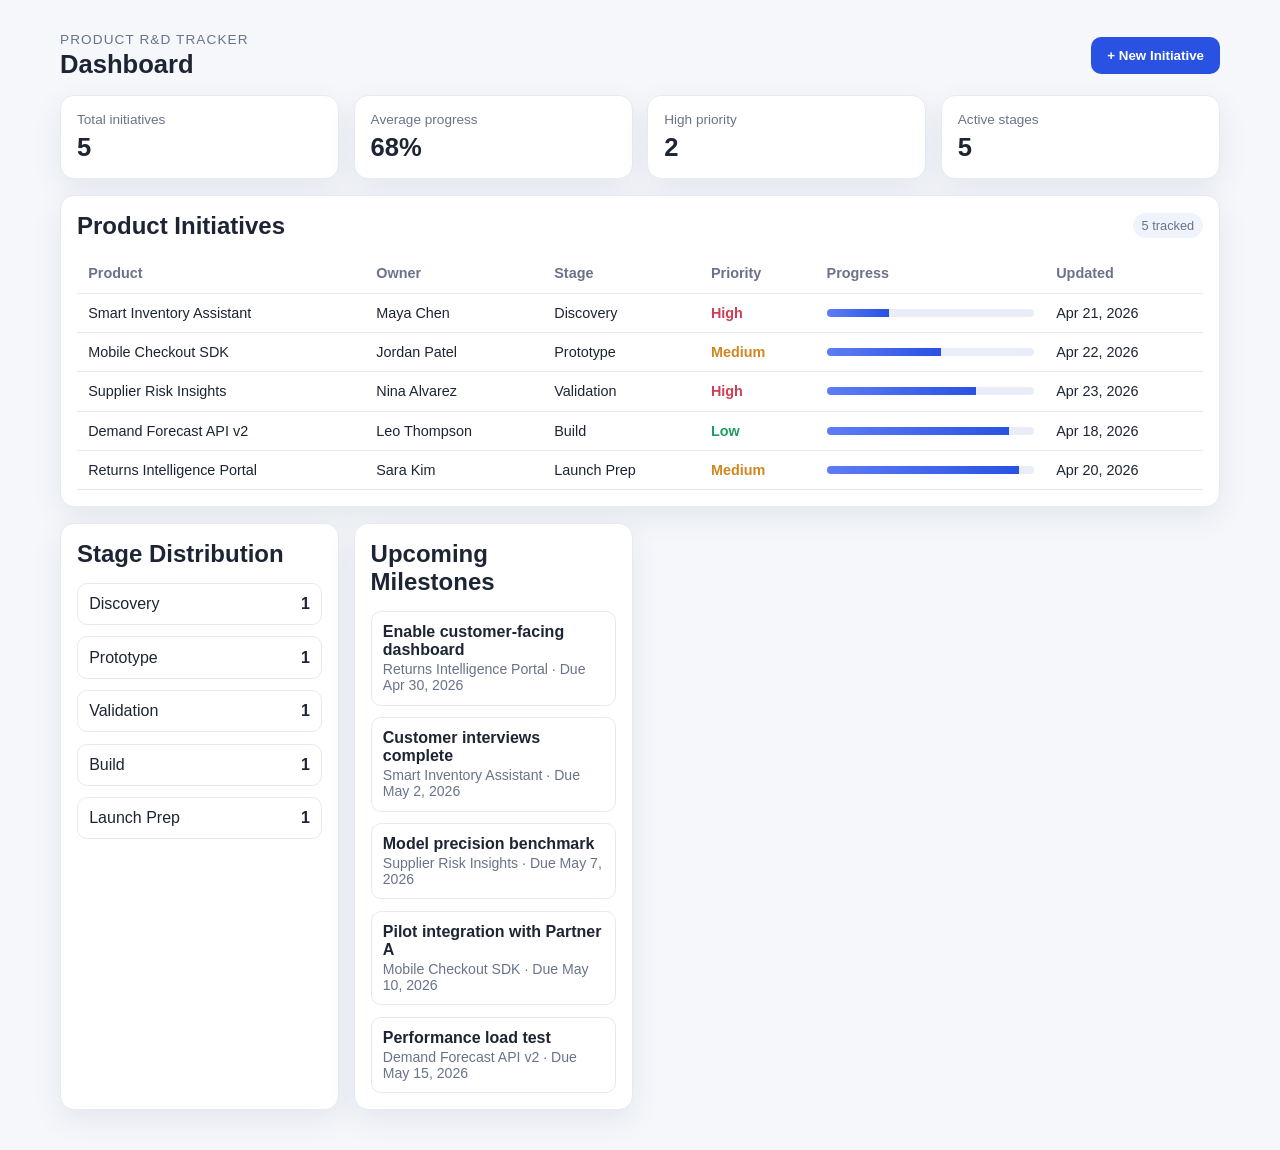
==== dashboard.html @ 129238a4 "Add dashboard page with sample product data layout" ====
<!DOCTYPE html>
<html lang="en">
  <head>
    <meta charset="UTF-8" />
    <meta name="viewport" content="width=device-width, initial-scale=1.0" />
    <title>Product R&D Tracker Dashboard</title>
    <link rel="stylesheet" href="styles.css" />
  </head>
  <body>
    <div class="app-shell">
      <header class="topbar">
        <div>
          <p class="eyebrow">Product R&D Tracker</p>
          <h1>Dashboard</h1>
        </div>
        <button class="primary-btn">+ New Initiative</button>
      </header>

      <section class="kpi-grid" id="kpiGrid"></section>

      <section class="panel">
        <div class="panel-header">
          <h2>Product Initiatives</h2>
          <span id="initiativeCount" class="tag"></span>
        </div>
        <div class="table-wrap">
          <table>
            <thead>
              <tr>
                <th>Product</th>
                <th>Owner</th>
                <th>Stage</th>
                <th>Priority</th>
                <th>Progress</th>
                <th>Updated</th>
              </tr>
            </thead>
            <tbody id="initiativeTableBody"></tbody>
          </table>
        </div>
      </section>

      <section class="split-grid">
        <article class="panel">
          <div class="panel-header">
            <h2>Stage Distribution</h2>
          </div>
          <ul id="stageBreakdown" class="stage-list"></ul>
        </article>

        <article class="panel">
          <div class="panel-header">
            <h2>Upcoming Milestones</h2>
          </div>
          <ul id="milestoneList" class="timeline"></ul>
        </article>
      </section>
    </div>

    <script src="dashboard.js"></script>
  </body>
</html>
---- styles.css ----
:root {
  --bg: #f5f7fb;
  --surface: #ffffff;
  --text: #1d2433;
  --muted: #6a7389;
  --border: #e5eaf3;
  --primary: #2952e3;
  --success: #1f9d61;
  --warning: #d0871f;
  --danger: #cf3e55;
  --radius: 14px;
  --shadow: 0 10px 30px rgba(27, 39, 79, 0.08);
}

* {
  box-sizing: border-box;
}

body {
  margin: 0;
  font-family: Inter, "Segoe UI", Roboto, Arial, sans-serif;
  background: var(--bg);
  color: var(--text);
}

.app-shell {
  max-width: 1200px;
  margin: 0 auto;
  padding: 2rem 1.25rem 2.5rem;
  display: grid;
  gap: 1rem;
}

.topbar {
  display: flex;
  justify-content: space-between;
  align-items: center;
  gap: 1rem;
}

.eyebrow {
  margin: 0;
  color: var(--muted);
  font-size: 0.85rem;
  text-transform: uppercase;
  letter-spacing: 0.08em;
}

h1,
h2 {
  margin: 0;
}

h1 {
  margin-top: 0.2rem;
  font-size: clamp(1.5rem, 2vw, 2rem);
}

.primary-btn {
  border: 0;
  border-radius: 10px;
  padding: 0.7rem 1rem;
  background: var(--primary);
  color: #fff;
  font-weight: 600;
  cursor: pointer;
}

.kpi-grid,
.split-grid {
  display: grid;
  grid-template-columns: repeat(4, minmax(0, 1fr));
  gap: 0.9rem;
}

.kpi-card,
.panel {
  background: var(--surface);
  border: 1px solid var(--border);
  border-radius: var(--radius);
  box-shadow: var(--shadow);
}

.kpi-card {
  padding: 1rem;
}

.kpi-label {
  margin: 0;
  color: var(--muted);
  font-size: 0.85rem;
}

.kpi-value {
  margin: 0.35rem 0 0;
  font-size: 1.6rem;
  font-weight: 700;
}

.panel {
  padding: 1rem;
}

.panel-header {
  display: flex;
  justify-content: space-between;
  align-items: center;
  margin-bottom: 0.9rem;
}

.tag {
  font-size: 0.8rem;
  color: var(--muted);
  background: #f0f3fb;
  padding: 0.3rem 0.55rem;
  border-radius: 999px;
}

.table-wrap {
  overflow-x: auto;
}

table {
  width: 100%;
  border-collapse: collapse;
}

th,
td {
  text-align: left;
  padding: 0.7rem;
  border-bottom: 1px solid var(--border);
  font-size: 0.9rem;
}

th {
  color: var(--muted);
  font-weight: 600;
}

.progress-bar {
  width: 100%;
  min-width: 130px;
  height: 8px;
  background: #e8edf8;
  border-radius: 999px;
  overflow: hidden;
}

.progress-fill {
  height: 100%;
  background: linear-gradient(90deg, #5e7cf4, #2952e3);
}

.priority {
  font-weight: 600;
}

.priority.high {
  color: var(--danger);
}

.priority.medium {
  color: var(--warning);
}

.priority.low {
  color: var(--success);
}

.stage-list,
.timeline {
  list-style: none;
  margin: 0;
  padding: 0;
  display: grid;
  gap: 0.7rem;
}

.stage-item,
.timeline-item {
  border: 1px solid var(--border);
  border-radius: 10px;
  padding: 0.7rem;
}

.stage-item {
  display: flex;
  justify-content: space-between;
}

.timeline-item p {
  margin: 0.15rem 0 0;
  color: var(--muted);
  font-size: 0.88rem;
}

@media (max-width: 980px) {
  .kpi-grid {
    grid-template-columns: repeat(2, minmax(0, 1fr));
  }

  .split-grid {
    grid-template-columns: 1fr;
  }
}

@media (max-width: 640px) {
  .topbar {
    flex-direction: column;
    align-items: flex-start;
  }

  .kpi-grid {
    grid-template-columns: 1fr;
  }
}
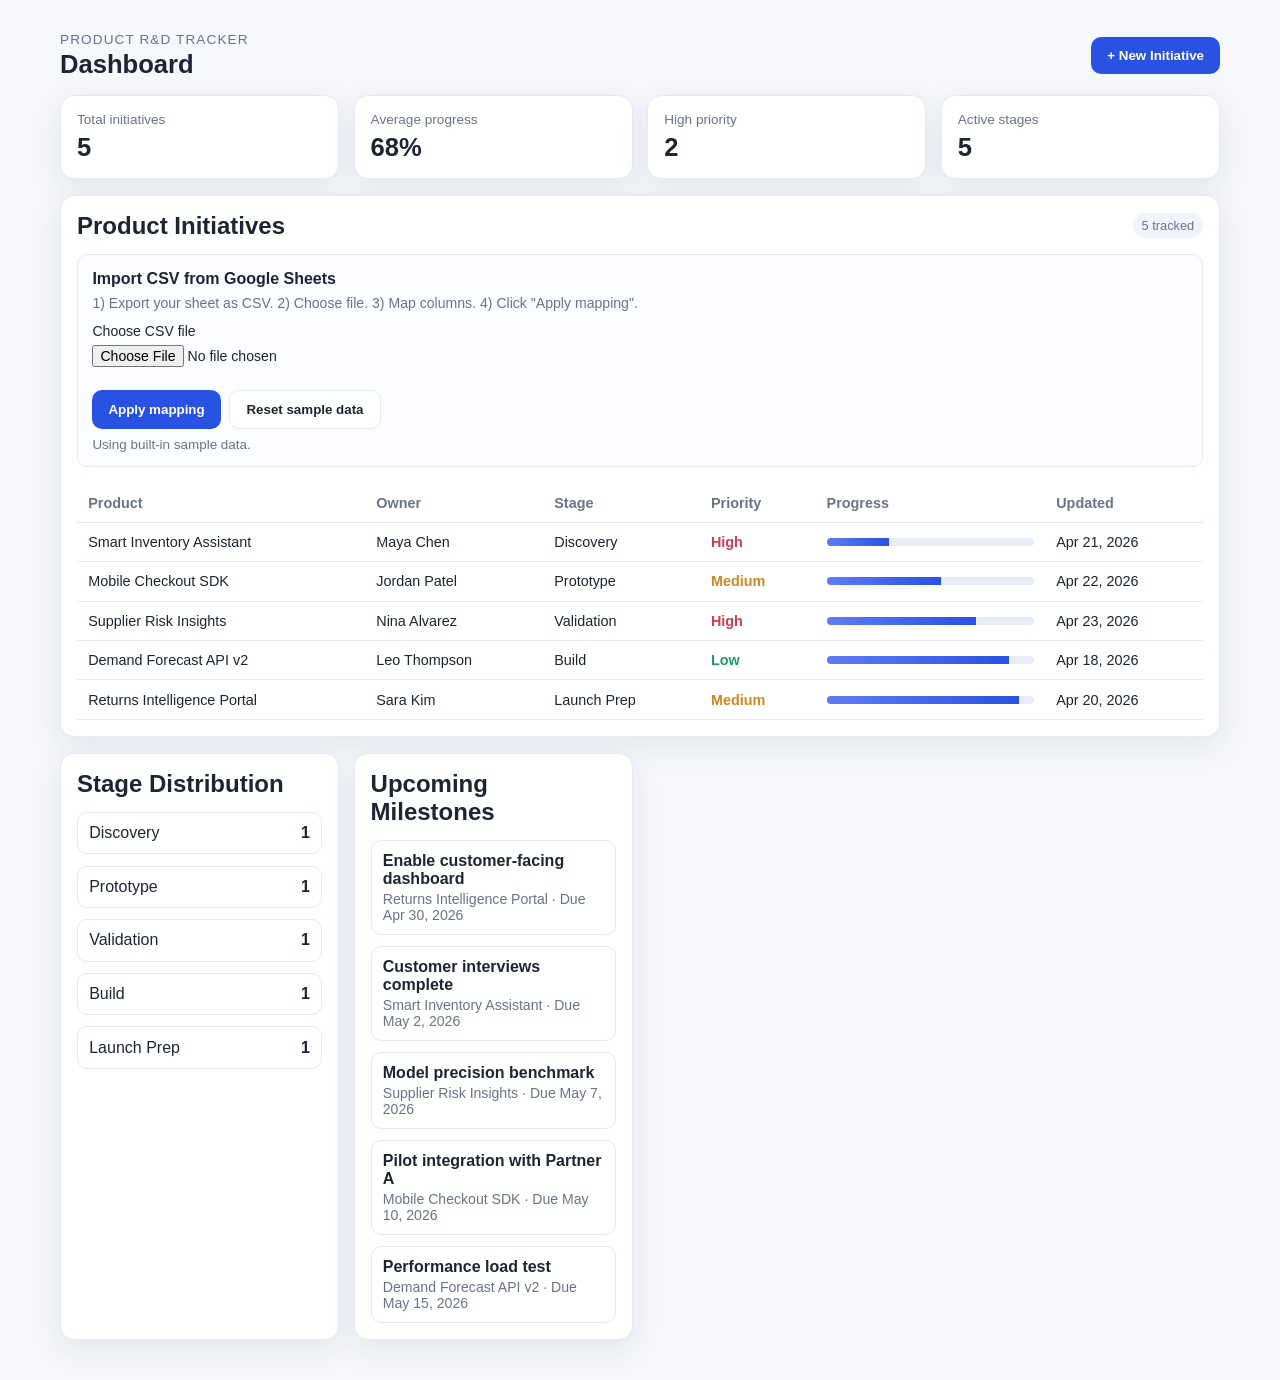
==== commit 55737a63: "Add CSV import and column mapping for product table" ====
--- a/dashboard.html
+++ b/dashboard.html
@@ -22,6 +22,25 @@
         <div class="panel-header">
           <h2>Product Initiatives</h2>
           <span id="initiativeCount" class="tag"></span>
+        </div>
+        <div class="import-panel">
+          <h3>Import CSV from Google Sheets</h3>
+          <p class="import-help">
+            1) Export your sheet as CSV. 2) Choose file. 3) Map columns. 4) Click
+            "Apply mapping".
+          </p>
+          <label class="file-picker">
+            <span>Choose CSV file</span>
+            <input id="csvFileInput" type="file" accept=".csv,text/csv" />
+          </label>
+          <div id="mappingControls" class="mapping-grid"></div>
+          <div class="import-actions">
+            <button id="applyMappingBtn" class="primary-btn" disabled>Apply mapping</button>
+            <button id="resetDataBtn" class="secondary-btn">Reset sample data</button>
+          </div>
+          <p id="importStatus" class="import-status" role="status" aria-live="polite">
+            Using built-in sample data.
+          </p>
         </div>
         <div class="table-wrap">
           <table>
--- a/styles.css
+++ b/styles.css
@@ -101,6 +101,82 @@
   padding: 1rem;
 }
 
+.import-panel {
+  margin-bottom: 1rem;
+  border: 1px solid var(--border);
+  border-radius: 10px;
+  padding: 0.9rem;
+  background: #fafcff;
+}
+
+.import-panel h3 {
+  margin: 0 0 0.45rem;
+  font-size: 1rem;
+}
+
+.import-help {
+  margin: 0 0 0.7rem;
+  color: var(--muted);
+  font-size: 0.88rem;
+}
+
+.file-picker {
+  display: inline-flex;
+  flex-direction: column;
+  gap: 0.4rem;
+  margin-bottom: 0.7rem;
+  font-size: 0.88rem;
+}
+
+.file-picker input {
+  font-size: 0.88rem;
+}
+
+.mapping-grid {
+  display: grid;
+  grid-template-columns: repeat(2, minmax(0, 1fr));
+  gap: 0.55rem;
+  margin-bottom: 0.7rem;
+}
+
+.mapping-grid label {
+  display: grid;
+  gap: 0.2rem;
+  font-size: 0.84rem;
+  color: var(--muted);
+}
+
+.mapping-grid select {
+  border: 1px solid var(--border);
+  border-radius: 8px;
+  padding: 0.35rem;
+  background: #fff;
+  color: var(--text);
+}
+
+.import-actions {
+  display: flex;
+  flex-wrap: wrap;
+  gap: 0.55rem;
+  margin-bottom: 0.5rem;
+}
+
+.secondary-btn {
+  border: 1px solid var(--border);
+  border-radius: 10px;
+  padding: 0.7rem 1rem;
+  background: #fff;
+  color: var(--text);
+  font-weight: 600;
+  cursor: pointer;
+}
+
+.import-status {
+  margin: 0;
+  font-size: 0.84rem;
+  color: var(--muted);
+}
+
 .panel-header {
   display: flex;
   justify-content: space-between;
@@ -214,4 +290,8 @@
   .kpi-grid {
     grid-template-columns: 1fr;
   }
-}
+
+  .mapping-grid {
+    grid-template-columns: 1fr;
+  }
+}
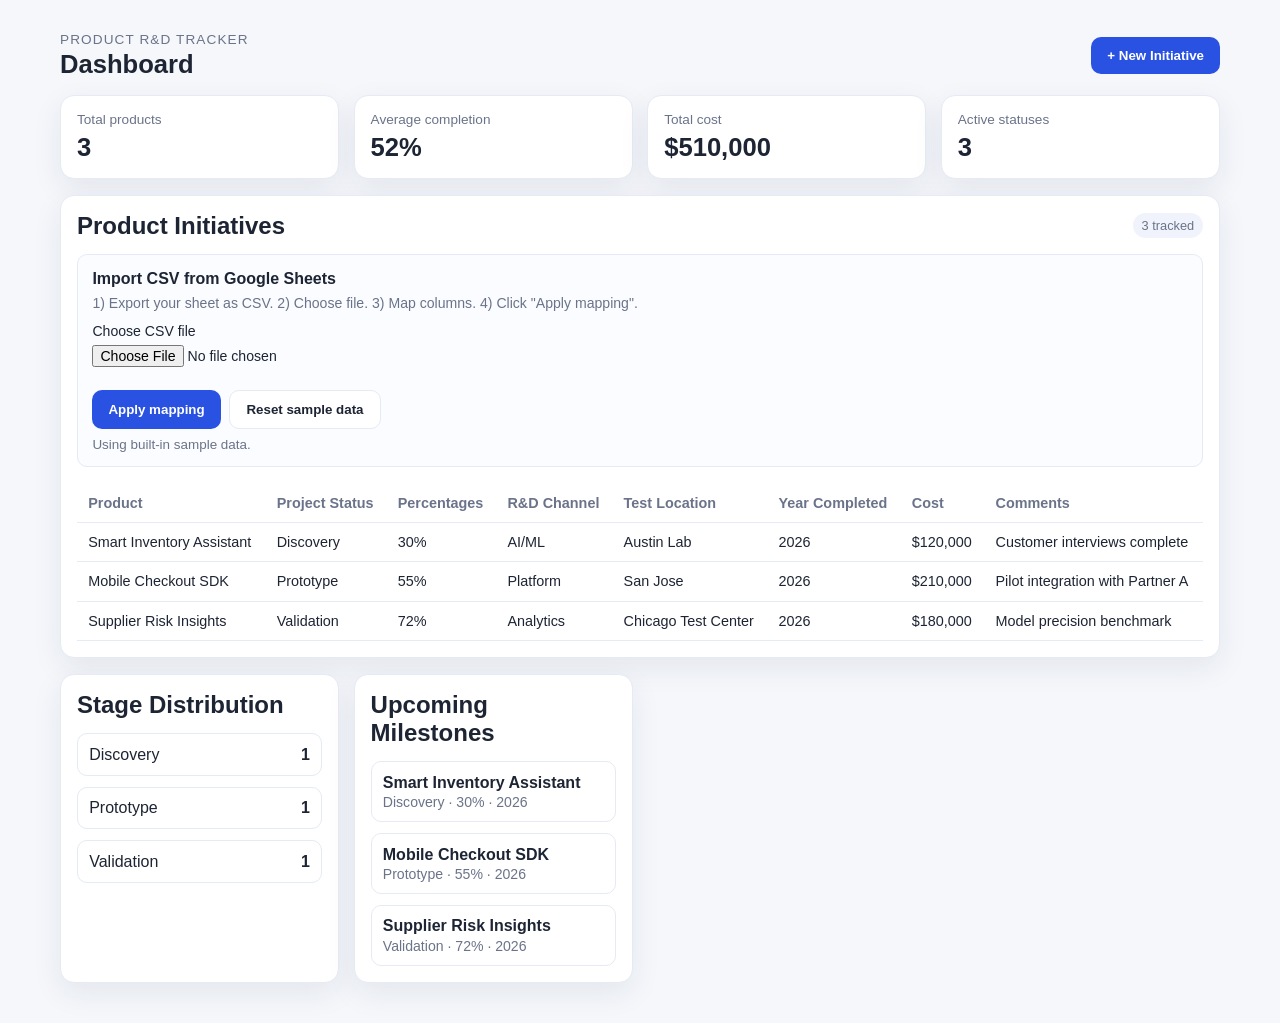
==== commit eaacdc25: "Update CSV mapping and product table columns" ====
--- a/dashboard.html
+++ b/dashboard.html
@@ -47,11 +47,13 @@
             <thead>
               <tr>
                 <th>Product</th>
-                <th>Owner</th>
-                <th>Stage</th>
-                <th>Priority</th>
-                <th>Progress</th>
-                <th>Updated</th>
+                <th>Project Status</th>
+                <th>Percentages</th>
+                <th>R&amp;D Channel</th>
+                <th>Test Location</th>
+                <th>Year Completed</th>
+                <th>Cost</th>
+                <th>Comments</th>
               </tr>
             </thead>
             <tbody id="initiativeTableBody"></tbody>
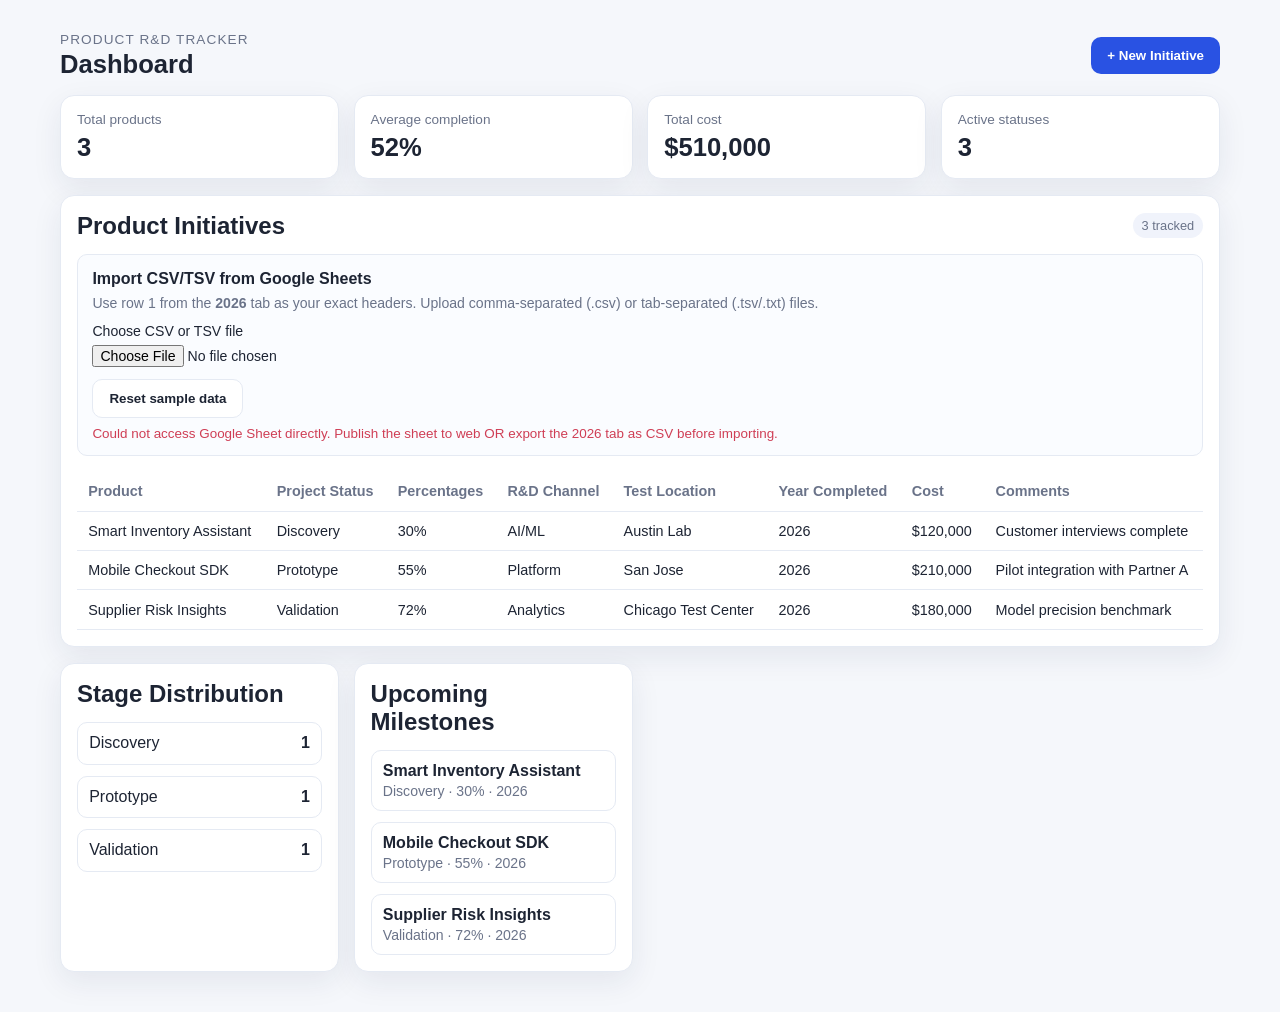
==== commit d884c836: "Align dashboard import and table with 2026 sheet headers" ====
--- a/dashboard.html
+++ b/dashboard.html
@@ -24,18 +24,16 @@
           <span id="initiativeCount" class="tag"></span>
         </div>
         <div class="import-panel">
-          <h3>Import CSV from Google Sheets</h3>
+          <h3>Import CSV/TSV from Google Sheets</h3>
           <p class="import-help">
-            1) Export your sheet as CSV. 2) Choose file. 3) Map columns. 4) Click
-            "Apply mapping".
+            Use row 1 from the <strong>2026</strong> tab as your exact headers. Upload comma-separated
+            (.csv) or tab-separated (.tsv/.txt) files.
           </p>
           <label class="file-picker">
-            <span>Choose CSV file</span>
-            <input id="csvFileInput" type="file" accept=".csv,text/csv" />
+            <span>Choose CSV or TSV file</span>
+            <input id="csvFileInput" type="file" accept=".csv,.tsv,.txt,text/csv,text/tab-separated-values" />
           </label>
-          <div id="mappingControls" class="mapping-grid"></div>
           <div class="import-actions">
-            <button id="applyMappingBtn" class="primary-btn" disabled>Apply mapping</button>
             <button id="resetDataBtn" class="secondary-btn">Reset sample data</button>
           </div>
           <p id="importStatus" class="import-status" role="status" aria-live="polite">
@@ -44,18 +42,7 @@
         </div>
         <div class="table-wrap">
           <table>
-            <thead>
-              <tr>
-                <th>Product</th>
-                <th>Project Status</th>
-                <th>Percentages</th>
-                <th>R&amp;D Channel</th>
-                <th>Test Location</th>
-                <th>Year Completed</th>
-                <th>Cost</th>
-                <th>Comments</th>
-              </tr>
-            </thead>
+            <thead id="initiativeTableHead"></thead>
             <tbody id="initiativeTableBody"></tbody>
           </table>
         </div>
--- a/styles.css
+++ b/styles.css
@@ -295,3 +295,12 @@
     grid-template-columns: 1fr;
   }
 }
+
+.inline-select {
+  width: 100%;
+  border: 1px solid var(--border);
+  border-radius: 8px;
+  padding: 0.35rem;
+  background: #fff;
+  color: var(--text);
+}
